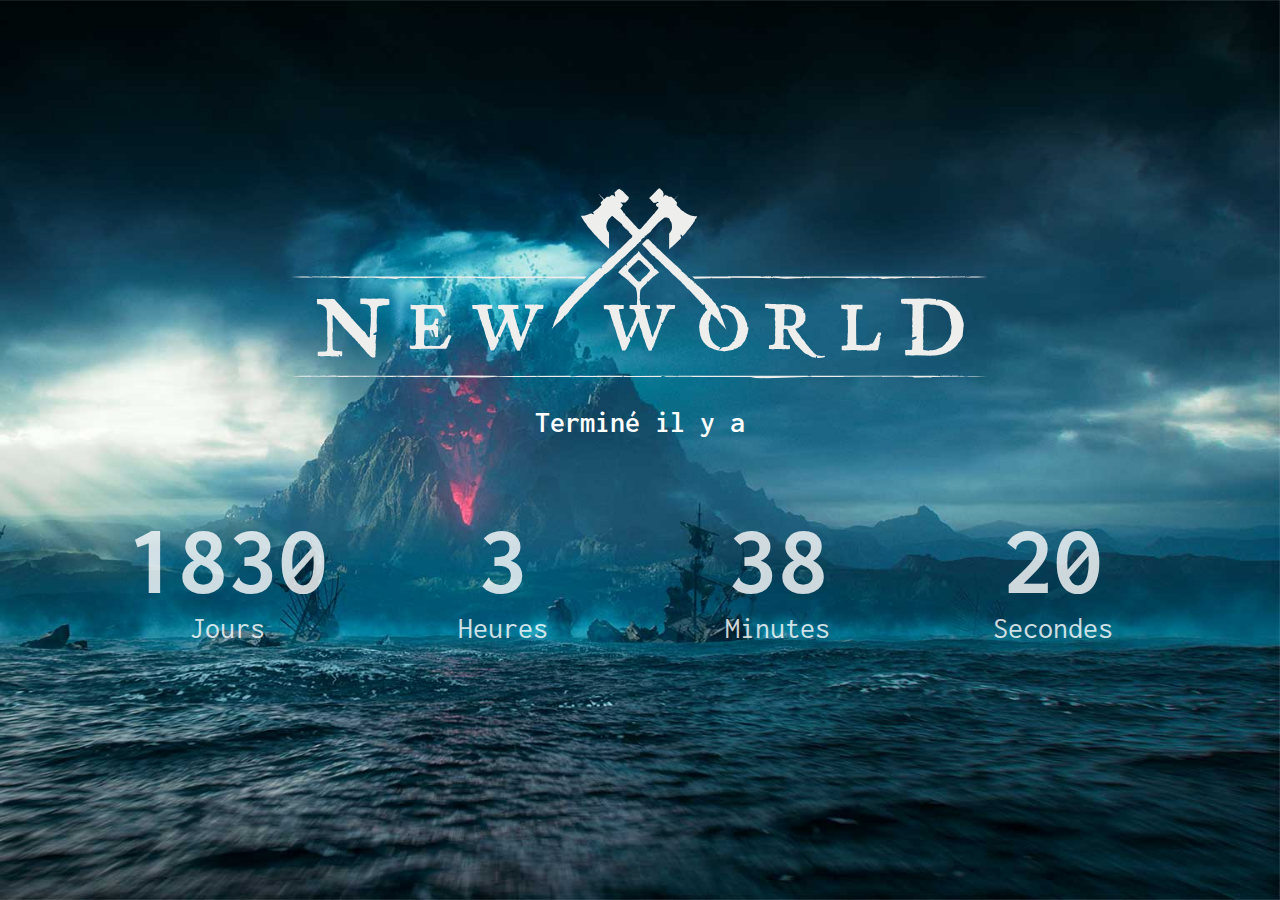
==== home.html @ fc55e0b2 "new world" ====
<!DOCTYPE html>
<html>
<head>
	<meta charset="utf-8">
	<meta name="viewport" content="width=device-width, initial-scale=1.0">
	<link rel="stylesheet" href="https://cdnjs.cloudflare.com/ajax/libs/font-awesome/4.7.0/css/font-awesome.css" integrity="sha512-5A8nwdMOWrSz20fDsjczgUidUBR8liPYU+WymTZP1lmY9G6Oc7HlZv156XqnsgNUzTyMefFTcsFH/tnJE/+xBg==" crossorigin="anonymous" referrerpolicy="no-referrer" />
	<title>NEW WORLD</title>
	<link rel="stylesheet" type="text/css" href="style.css">
</head>
<body>
	<div class="banner">
		<div class="box">
			<img src="logo.svg">
			<section class="services" id="competence" >
            <div class="content">
            	<div class="heading white" >
                	<h2><div id="prefixe"></div></h2>
            	</div>
                <div class="servicesBx">
                	<h3><div id="jours"></div></h3>
                    <h2>Jours</h2>
                </div>
                <div class="servicesBx">
                	<h3><div id="heures"></div></h3>
                    <h2>Heures</h2>
                </div>
                <div class="servicesBx">
                	<h3><div id="minutes"></div></h3>
                    <h2>Minutes</h2>
                </div>
                <div class="servicesBx">
                	<h3><div id="secondes">0</div></h3>
                    <h2>Secondes</h2>
                </div>
            </div>
        	</section>
			<div id="compte_a_rebours"></div>
		</div>
	</div>

	<script type="text/javascript">
			function compte_a_rebours()
			{
			    var compte_a_rebours = document.getElementById("compte_a_rebours");
			    var compte_jours = document.getElementById("jours");
			    var compte_heures = document.getElementById("heures");
			    var compte_minutes = document.getElementById("minutes");
			    var compte_secondes = document.getElementById("secondes");
			    var prefixe_html = document.getElementById("prefixe");

			    var date_actuelle = new Date();
			    var date_evenement = new Date("jul 20 00:00:00 2021");
			    var total_secondes = (date_evenement - date_actuelle) / 1000;

			    if (total_secondes < 0)
			    {
			        prefixe_html.innerHTML = "Terminé il y a "; // On modifie le préfixe si la différence est négatif
			        total_secondes = Math.abs(total_secondes); // On ne garde que la valeur absolue
			    }

			    if (total_secondes > 0)
			    {
			        var jours = Math.floor(total_secondes / (60 * 60 * 24));
			        var heures = Math.floor((total_secondes - (jours * 60 * 60 * 24)) / (60 * 60));
			        minutes = Math.floor((total_secondes - ((jours * 60 * 60 * 24 + heures * 60 * 60))) / 60);
			        secondes = Math.floor(total_secondes - ((jours * 60 * 60 * 24 + heures * 60 * 60 + minutes * 60)));

			        if (jours == 0)
			        {
			            jours = '';
			            mot_jour = '';
			        }
			        else if (jours == 1)
			        {
			            mot_jour = "jour,";
			        }

			        if (heures == 0)
			        {
			            heures = '';
			            mot_heure = '';
			        }
			        else if (heures == 1)
			        {
			            mot_heure = "heure,";
			        }

			        if (minutes == 0)
			        {
			            minutes = '';
			            mot_minute = '';
			        }
			        else if (minutes == 1)
			        {
			            mot_minute = "minute,";
			        }

			        if (secondes == 0)
			        {
			            secondes = '0';
			            mot_seconde = '';
			            et = '';
			        }
			        else if (secondes == 1)
			        {
			            mot_seconde = "seconde";
			        }

			        if (minutes == 0 && heures == 0 && jours == 0)
			        {
			            et = "";
			        }

			        compte_heures.innerHTML = heures;
			        compte_jours.innerHTML = jours;
			        compte_minutes.innerHTML = minutes;
			        compte_secondes.innerHTML = secondes;
			    }
			    else
			    {
			        compte_a_rebours.innerHTML = 'Compte à rebours terminé.';
			    }

			    var actualisation = setTimeout("compte_a_rebours();", 1000);
			}
			compte_a_rebours();
	</script>

</body>
</html>
---- style.css ----
@import url('https://fonts.googleapis.com/css2?family=Inconsolata:wght@500&display=swap');
@import url('https://fonts.googleapis.com/css2?family=Dela+Gothic+One&family=Inconsolata:wght@500&family=Poppins:wght@500&display=swap');
@import url('https://fonts.googleapis.com/css2?family=Dela+Gothic+One&family=Inconsolata:wght@500&display=swap');

*
{
	font-family: 'Inconsolata', monospace;
	margin: 0;
	padding: 0;
	box-sizing: border-box;
}
.banner
{
	position: relative;
	min-height: 100vh;
    background: url(banner.jpg);
    background-size: cover;
    background-position: right;
    display: flex;
    justify-content: center;
    align-items: center;
}
.box
{
	text-align: center;
}
.box img
{
	max-width: 700px;
}
.sci
{
	position: relative;
	display: flex;
	align-items: center;
}
.sci li
{
	list-style: none;
}
.sci li p
{
	position: relative;
	margin-right: 25px;
	display: inline-block;
	transform: scale(0.75);
	opacity: 0.8;
}
.services .content
{
    display: flex;
    justify-content: center;
    align-items: center;
    flex-wrap: wrap;
    flex-direction: row;
}
.services .content .servicesBx
{
	display: flex;
	justify-content: center;
    align-items: center;
    flex-direction: column;
    padding: 40px 20px;
    color: #fff;
    width: 175px;
    height: 175px;
    margin: 50px;
    opacity: 0.8;
    border-radius: 50%;
}
.services .content .servicesBx h2
{
    font-size: 30px;
    font-weight: 400;
}
.services .content .servicesBx h3
{
    font-size: 100px;
    font-weight: 700;
}
.heading
{
    width: 100%;
    text-align: center;
    margin-top: 20px;
    color: #111;
}

.heading h2
{
    font-weight: 600;
    font-size:  30px;
}
.heading.white
{
    color: #fff;
}

/*responsive*/
@media(max-width: 1120px)
{
	.banner
	{
    	background-position: center;
	}
	.box img
	{
		max-width: 450px;
	}
	.services .content .servicesBx
	{
	    margin: 30px;
	}
	.services .content .servicesBx h2
	{
	    font-size: 25px;
	    font-weight: 400;
	}
	.services .content .servicesBx h3
	{
	    font-size: 75px;
	    font-weight: 700;
	}
}

@media(max-width:  940px)
{
	.box img
	{
		max-width: 400px;
	}
	.services .content .servicesBx
	{
	    padding: 30px 15px;
	    width: 140px;
	    height: 140px;
	    margin: 15px;
	}
	.services .content .servicesBx h2
	{
	    font-size: 20px;
	    font-weight: 300;
	}
	.services .content .servicesBx h3
	{
	    font-size: 65px;
	    font-weight: 500;
	}
}

@media(max-width:  690px)
{
	.box img
	{
		max-width: 300px;
	}
	.services .content .servicesBx
	{
	    padding: 30px 15px;
	    width: 110px;
	    height: 110px;
	    margin: 15px;
	}
}
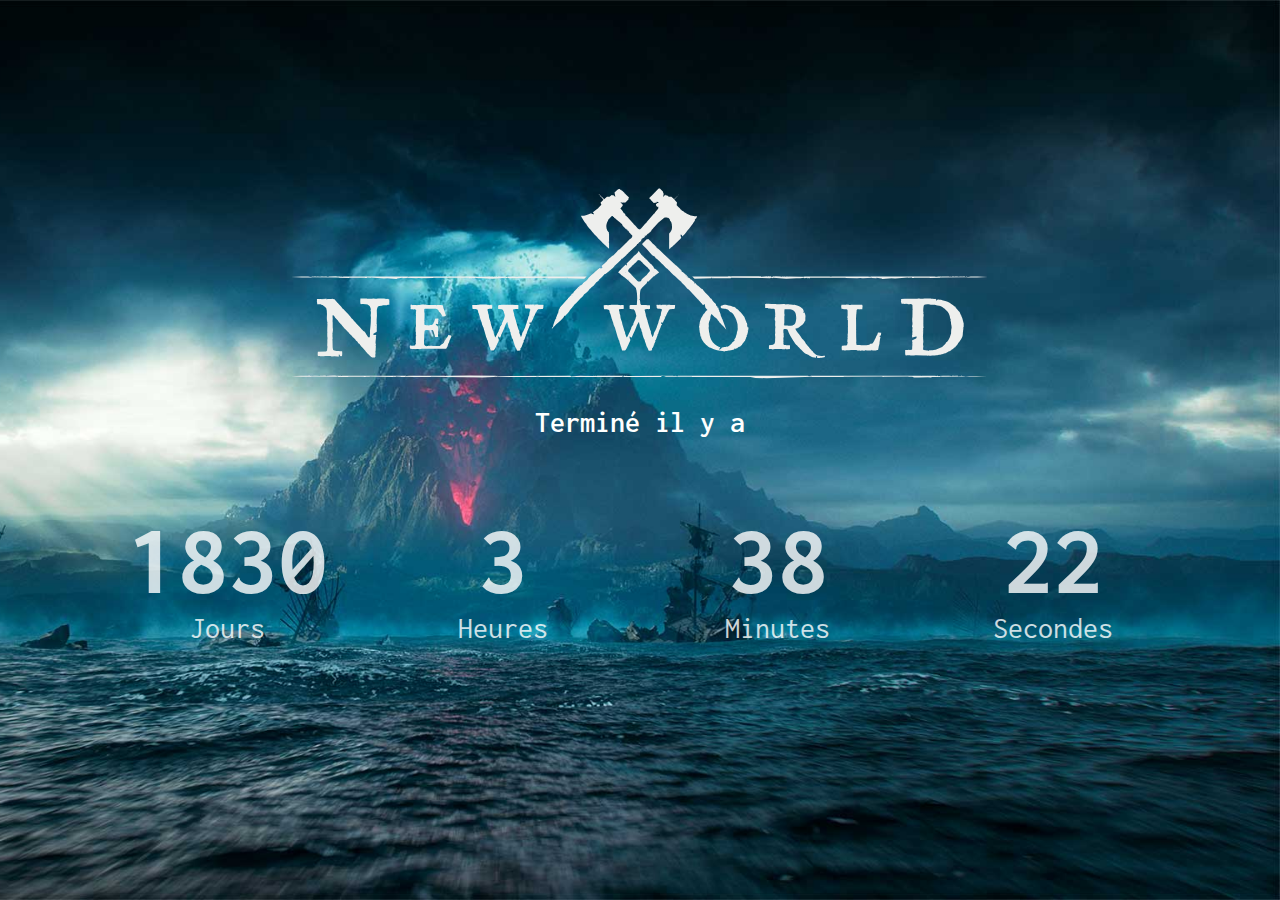
==== commit e609b723: "new world" ====
--- a/home.html
+++ b/home.html
@@ -4,6 +4,7 @@
 	<meta charset="utf-8">
 	<meta name="viewport" content="width=device-width, initial-scale=1.0">
 	<link rel="stylesheet" href="https://cdnjs.cloudflare.com/ajax/libs/font-awesome/4.7.0/css/font-awesome.css" integrity="sha512-5A8nwdMOWrSz20fDsjczgUidUBR8liPYU+WymTZP1lmY9G6Oc7HlZv156XqnsgNUzTyMefFTcsFH/tnJE/+xBg==" crossorigin="anonymous" referrerpolicy="no-referrer" />
+	<link rel="shortcut icon" type="image/png" href="icon.svg" />
 	<title>NEW WORLD</title>
 	<link rel="stylesheet" type="text/css" href="style.css">
 </head>
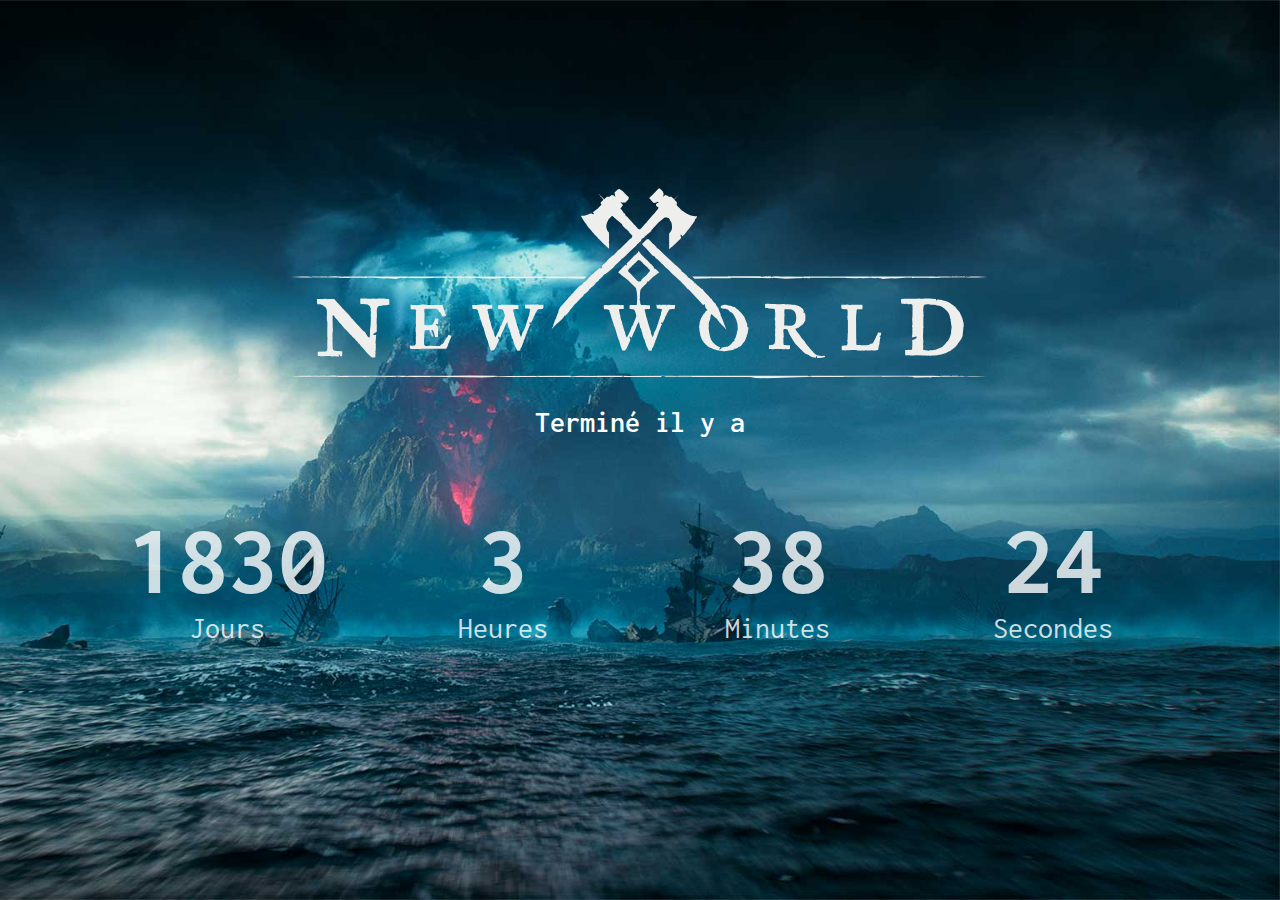
==== commit 8867a5e3: "new world" ====
--- a/home.html
+++ b/home.html
@@ -68,7 +68,7 @@
 
 			        if (jours == 0)
 			        {
-			            jours = '';
+			            jours = '0';
 			            mot_jour = '';
 			        }
 			        else if (jours == 1)
@@ -78,7 +78,7 @@
 
 			        if (heures == 0)
 			        {
-			            heures = '';
+			            heures = '0';
 			            mot_heure = '';
 			        }
 			        else if (heures == 1)
@@ -88,7 +88,7 @@
 
 			        if (minutes == 0)
 			        {
-			            minutes = '';
+			            minutes = '0';
 			            mot_minute = '';
 			        }
 			        else if (minutes == 1)
